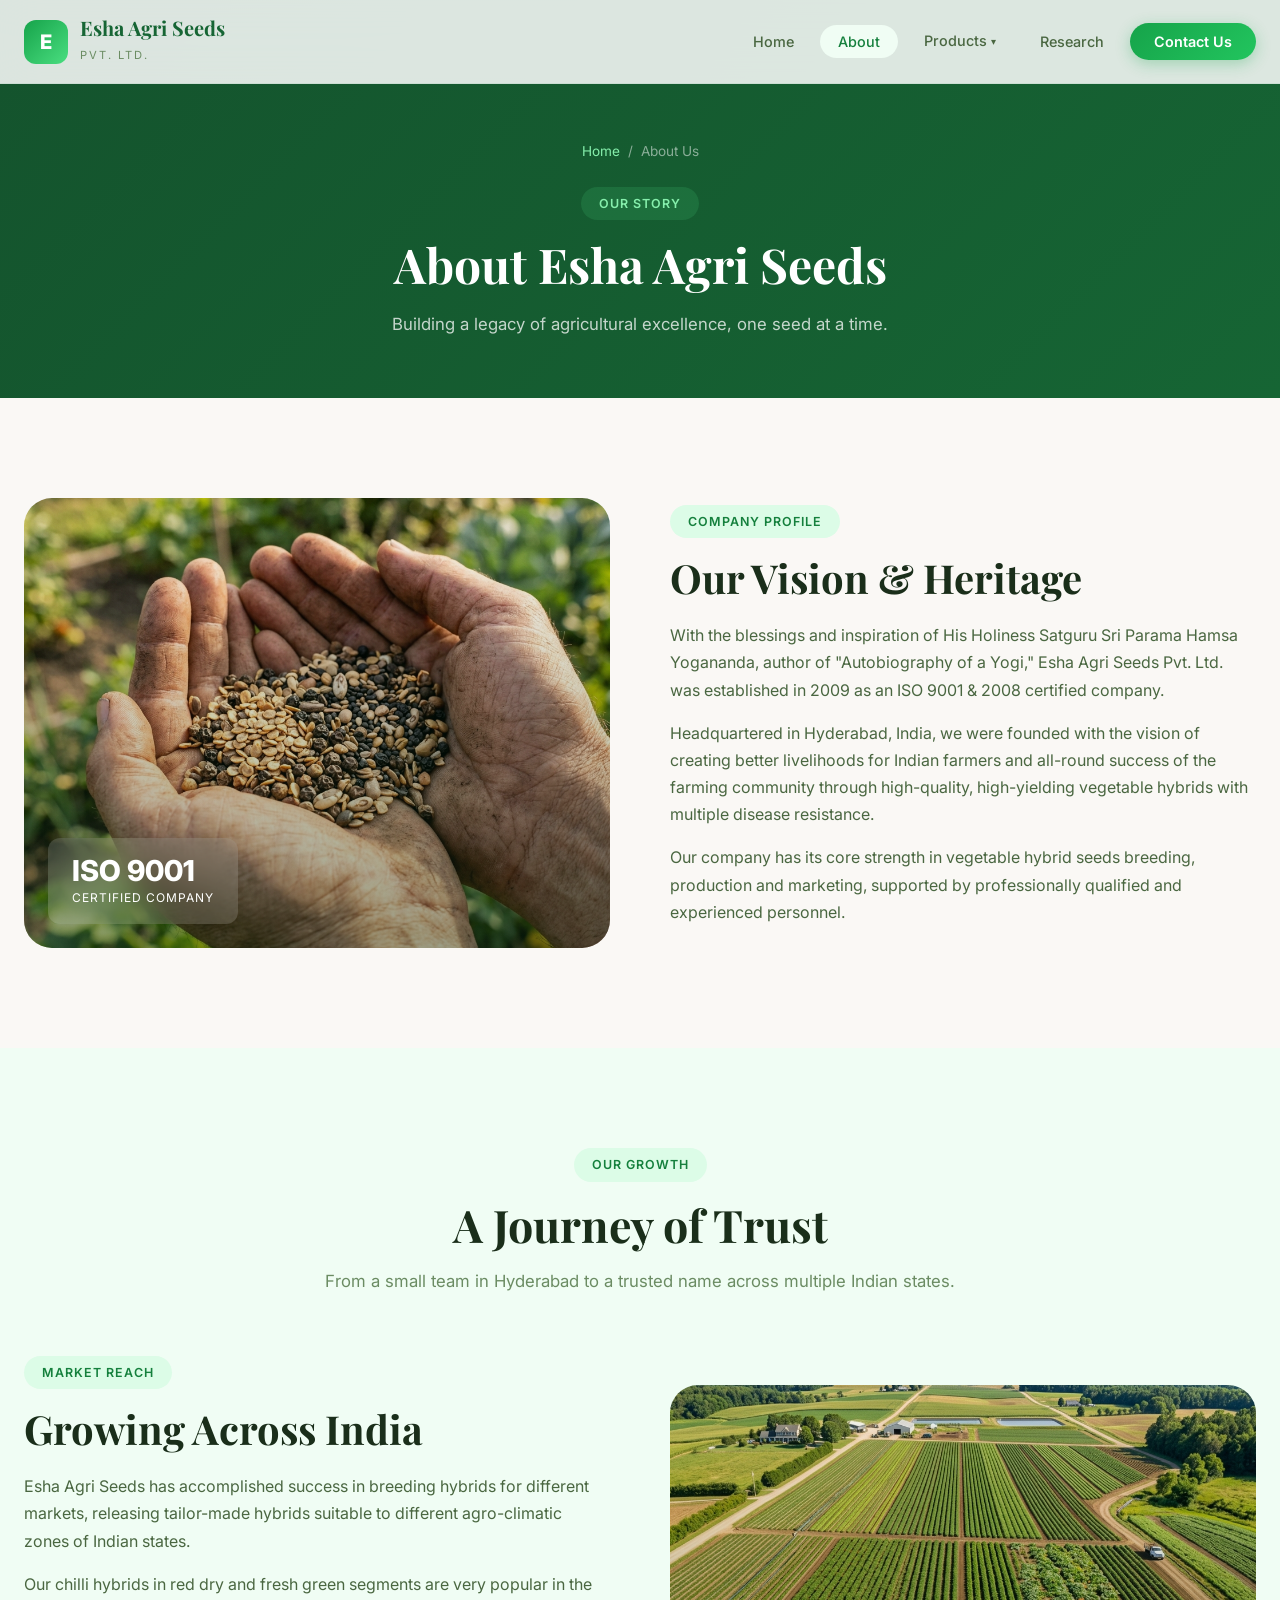
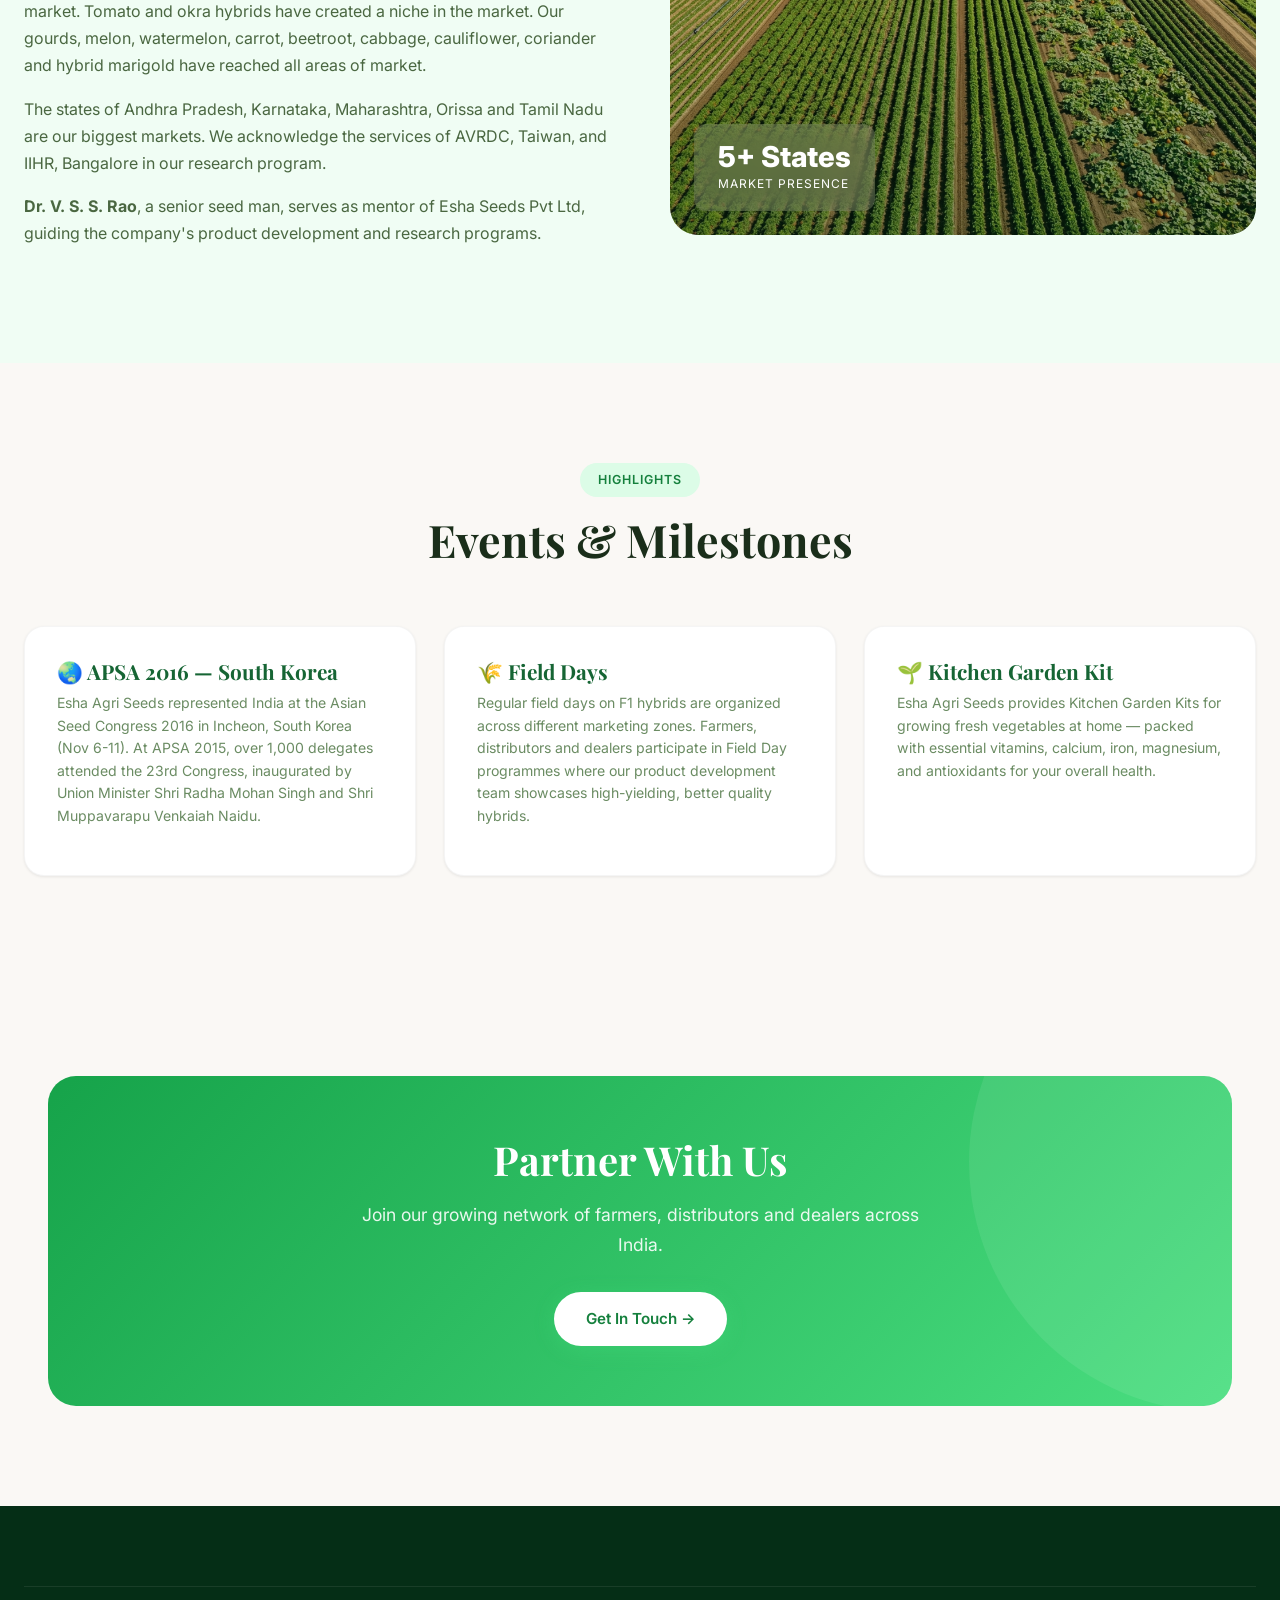
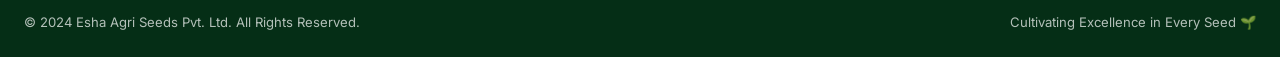
==== about.html @ 0a2693da "Initial commit: Revamped Esha Agri Seeds website with modern design, 5 pages, 22 crop categories, AI" ====
<!DOCTYPE html>
<html lang="en">
<head>
  <meta charset="UTF-8">
  <meta name="viewport" content="width=device-width, initial-scale=1.0">
  <title>About Us | Esha Agri Seeds Pvt Ltd</title>
  <meta name="description" content="Learn about Esha Agri Seeds - ISO 9001 certified company with a vision of creating better livelihoods for Indian farmers since 2009.">
  <link rel="stylesheet" href="styles.css">
</head>
<body>
<header class="site-header" id="site-header">
  <nav class="nav-inner">
    <a href="index.html" class="logo"><div class="logo-icon">E</div><div class="logo-text"><h2>Esha Agri Seeds</h2><span>Pvt. Ltd.</span></div></a>
    <ul class="nav-links" id="navLinks">
      <li><a href="index.html">Home</a></li>
      <li><a href="about.html" class="active">About</a></li>
      <li class="dropdown"><a class="dropdown-toggle">Products</a><div class="dropdown-menu">
        <a href="products.html?crop=tomato">Tomato</a><a href="products.html?crop=chilli">Chilli</a>
        <a href="products.html?crop=watermelon">Watermelon</a><a href="products.html?crop=okra">Okra</a>
        <a href="products.html?crop=capsicum">Capsicum</a><a href="products.html?crop=cabbage">Cabbage</a>
      </div></li>
      <li><a href="research.html">Research</a></li>
      <li><a href="contact.html" class="nav-cta">Contact Us</a></li>
    </ul>
    <button class="mobile-toggle" id="mobileToggle" aria-label="Toggle menu">☰</button>
  </nav>
</header>

<section class="page-hero">
  <div class="container">
    <div class="breadcrumb"><a href="index.html">Home</a> / <span>About Us</span></div>
    <span class="tag">Our Story</span>
    <h1>About Esha Agri Seeds</h1>
    <p>Building a legacy of agricultural excellence, one seed at a time.</p>
  </div>
</section>

<section class="section">
  <div class="container">
    <div class="about-grid reveal">
      <div class="about-img">
        <img src="images/seeds-closeup.png" alt="Seeds closeup">
        <div class="badge-overlay"><h4>ISO 9001</h4><p>Certified Company</p></div>
      </div>
      <div class="about-text">
        <span class="tag">Company Profile</span>
        <h2>Our Vision & Heritage</h2>
        <p>With the blessings and inspiration of His Holiness Satguru Sri Parama Hamsa Yogananda, author of "Autobiography of a Yogi," Esha Agri Seeds Pvt. Ltd. was established in 2009 as an ISO 9001 & 2008 certified company.</p>
        <p>Headquartered in Hyderabad, India, we were founded with the vision of creating better livelihoods for Indian farmers and all-round success of the farming community through high-quality, high-yielding vegetable hybrids with multiple disease resistance.</p>
        <p>Our company has its core strength in vegetable hybrid seeds breeding, production and marketing, supported by professionally qualified and experienced personnel.</p>
      </div>
    </div>
  </div>
</section>

<section class="section" style="background:var(--green-50);">
  <div class="container">
    <div class="section-header reveal">
      <span class="tag">Our Growth</span>
      <h2>A Journey of Trust</h2>
      <p>From a small team in Hyderabad to a trusted name across multiple Indian states.</p>
    </div>
    <div class="about-grid reveal" style="direction:rtl;">
      <div style="direction:ltr;">
        <div class="about-img">
          <img src="images/farm-aerial.png" alt="Esha Agri Seeds operations">
          <div class="badge-overlay"><h4>5+ States</h4><p>Market Presence</p></div>
        </div>
      </div>
      <div class="about-text" style="direction:ltr;">
        <span class="tag">Market Reach</span>
        <h2>Growing Across India</h2>
        <p>Esha Agri Seeds has accomplished success in breeding hybrids for different markets, releasing tailor-made hybrids suitable to different agro-climatic zones of Indian states.</p>
        <p>Our chilli hybrids in red dry and fresh green segments are very popular in the market. Tomato and okra hybrids have created a niche in the market. Our gourds, melon, watermelon, carrot, beetroot, cabbage, cauliflower, coriander and hybrid marigold have reached all areas of market.</p>
        <p>The states of Andhra Pradesh, Karnataka, Maharashtra, Orissa and Tamil Nadu are our biggest markets. We acknowledge the services of AVRDC, Taiwan, and IIHR, Bangalore in our research program.</p>
        <p><strong>Dr. V. S. S. Rao</strong>, a senior seed man, serves as mentor of Esha Seeds Pvt Ltd, guiding the company's product development and research programs.</p>
      </div>
    </div>
  </div>
</section>

<!-- Events & Highlights -->
<section class="section">
  <div class="container">
    <div class="section-header reveal">
      <span class="tag">Highlights</span>
      <h2>Events & Milestones</h2>
    </div>
    <div class="products-grid reveal">
      <div class="product-card">
        <div class="card-body" style="padding:32px;">
          <h3>🌏 APSA 2016 — South Korea</h3>
          <p>Esha Agri Seeds represented India at the Asian Seed Congress 2016 in Incheon, South Korea (Nov 6-11). At APSA 2015, over 1,000 delegates attended the 23rd Congress, inaugurated by Union Minister Shri Radha Mohan Singh and Shri Muppavarapu Venkaiah Naidu.</p>
        </div>
      </div>
      <div class="product-card">
        <div class="card-body" style="padding:32px;">
          <h3>🌾 Field Days</h3>
          <p>Regular field days on F1 hybrids are organized across different marketing zones. Farmers, distributors and dealers participate in Field Day programmes where our product development team showcases high-yielding, better quality hybrids.</p>
        </div>
      </div>
      <div class="product-card">
        <div class="card-body" style="padding:32px;">
          <h3>🌱 Kitchen Garden Kit</h3>
          <p>Esha Agri Seeds provides Kitchen Garden Kits for growing fresh vegetables at home — packed with essential vitamins, calcium, iron, magnesium, and antioxidants for your overall health.</p>
        </div>
      </div>
    </div>
  </div>
</section>

<section class="section">
  <div class="container">
    <div class="cta-banner reveal">
      <h2>Partner With Us</h2>
      <p>Join our growing network of farmers, distributors and dealers across India.</p>
      <a href="contact.html" class="btn btn-primary" style="background:var(--white); color:var(--green-700);">Get In Touch →</a>
    </div>
  </div>
</section>

<footer class="site-footer">
  <div class="container">
    <div class="footer-bottom">
      <p>© 2024 Esha Agri Seeds Pvt. Ltd. All Rights Reserved.</p>
      <p>Cultivating Excellence in Every Seed 🌱</p>
    </div>
  </div>
</footer>

<script>
window.addEventListener('scroll', () => { document.getElementById('site-header').classList.toggle('scrolled', window.scrollY > 50); });
document.getElementById('mobileToggle').addEventListener('click', () => {
  const n = document.getElementById('navLinks'); n.classList.toggle('open');
  document.getElementById('mobileToggle').textContent = n.classList.contains('open') ? '✕' : '☰';
});
const obs = new IntersectionObserver(e => e.forEach(x => { if(x.isIntersecting) x.target.classList.add('visible'); }), {threshold:.1});
document.querySelectorAll('.reveal').forEach(el => obs.observe(el));
</script>
</body>
</html>
---- styles.css ----
@import url('https://fonts.googleapis.com/css2?family=Inter:wght@300;400;500;600;700;800;900&family=Playfair+Display:wght@400;600;700&display=swap');

:root {
  --green-50: #f0fdf4; --green-100: #dcfce7; --green-200: #bbf7d0;
  --green-300: #86efac; --green-400: #4ade80; --green-500: #22c55e;
  --green-600: #16a34a; --green-700: #15803d; --green-800: #166534;
  --green-900: #14532d; --green-950: #052e16;
  --amber-400: #fbbf24; --amber-500: #f59e0b; --amber-600: #d97706;
  --earth-50: #faf8f5; --earth-100: #f5f0e8; --earth-200: #e8dcc8;
  --earth-800: #3d2e1e; --earth-900: #2a1f14;
  --white: #ffffff; --black: #0a0a0a;
  --text-primary: #1a2e1a; --text-secondary: #4a6741; --text-muted: #6b8c63;
  --shadow-sm: 0 1px 3px rgba(0,0,0,.08); --shadow-md: 0 4px 20px rgba(0,0,0,.1);
  --shadow-lg: 0 10px 40px rgba(0,0,0,.12); --shadow-xl: 0 20px 60px rgba(0,0,0,.15);
  --radius-sm: 8px; --radius-md: 12px; --radius-lg: 20px; --radius-xl: 28px;
  --transition: all .3s cubic-bezier(.4,0,.2,1);
}

*, *::before, *::after { margin:0; padding:0; box-sizing:border-box; }

html { scroll-behavior: smooth; }

body {
  font-family: 'Inter', sans-serif; color: var(--text-primary);
  background: var(--earth-50); line-height: 1.7; overflow-x: hidden;
}

h1,h2,h3,h4 { font-family: 'Playfair Display', serif; line-height: 1.2; }

a { text-decoration: none; color: inherit; transition: var(--transition); }

img { max-width: 100%; display: block; }

.container { max-width: 1280px; margin: 0 auto; padding: 0 24px; }

/* ===== HEADER / NAV ===== */
.site-header {
  position: fixed; top: 0; left: 0; right: 0; z-index: 1000;
  background: rgba(255,255,255,.85); backdrop-filter: blur(20px);
  border-bottom: 1px solid rgba(21,128,61,.08);
  transition: var(--transition);
}
.site-header.scrolled { background: rgba(255,255,255,.95); box-shadow: var(--shadow-md); }

.nav-inner {
  display: flex; align-items: center; justify-content: space-between;
  padding: 16px 24px; max-width: 1280px; margin: 0 auto;
}

.logo { display: flex; align-items: center; gap: 12px; }
.logo-icon {
  width: 44px; height: 44px; background: linear-gradient(135deg, var(--green-600), var(--green-400));
  border-radius: 12px; display: flex; align-items: center; justify-content: center;
  font-size: 20px; color: #fff; font-weight: 800;
}
.logo-text h2 { font-family: 'Playfair Display', serif; font-size: 1.25rem; color: var(--green-800); margin: 0; line-height: 1.2; }
.logo-text span { font-size: .7rem; color: var(--text-muted); letter-spacing: 2px; text-transform: uppercase; }

.nav-links { display: flex; align-items: center; gap: 8px; list-style: none; }
.nav-links a {
  padding: 8px 18px; border-radius: 100px; font-size: .9rem; font-weight: 500;
  color: var(--text-secondary); transition: var(--transition);
}
.nav-links a:hover, .nav-links a.active { background: var(--green-50); color: var(--green-700); }

.nav-cta {
  background: linear-gradient(135deg, var(--green-600), var(--green-500)) !important;
  color: #fff !important; padding: 10px 24px !important; font-weight: 600 !important;
  box-shadow: 0 4px 15px rgba(22,163,74,.3);
}
.nav-cta:hover { transform: translateY(-2px); box-shadow: 0 6px 25px rgba(22,163,74,.4) !important; }

/* Dropdown */
.dropdown { position: relative; }
.dropdown-toggle { cursor: pointer; display: flex; align-items: center; gap: 4px; }
.dropdown-toggle::after { content:'▾'; font-size:.7em; transition:var(--transition); }
.dropdown:hover .dropdown-toggle::after { transform:rotate(180deg); }
.dropdown-menu {
  position: absolute; top: 100%; left: 50%; transform: translateX(-50%) translateY(10px);
  background: var(--white); border-radius: var(--radius-md); box-shadow: var(--shadow-lg);
  padding: 12px; min-width: 220px; opacity: 0; visibility: hidden;
  transition: var(--transition); display: grid; grid-template-columns: 1fr 1fr; gap: 2px;
}
.dropdown:hover .dropdown-menu { opacity: 1; visibility: visible; transform: translateX(-50%) translateY(4px); }
.dropdown-menu a {
  padding: 8px 14px !important; border-radius: var(--radius-sm) !important;
  font-size: .82rem !important; white-space: nowrap;
}
.dropdown-menu a:hover { background: var(--green-50) !important; }

.mobile-toggle { display: none; background: none; border: none; font-size: 1.5rem; cursor: pointer; color: var(--green-800); }

/* ===== HERO ===== */
.hero {
  position: relative; min-height: 100vh; display: flex; align-items: center;
  overflow: hidden; padding-top: 80px;
}
.hero-bg {
  position: absolute; inset: 0; z-index: 0;
  background: linear-gradient(135deg, var(--green-950) 0%, var(--green-800) 50%, var(--green-700) 100%);
}
.hero-bg img {
  width: 100%; height: 100%; object-fit: cover; opacity: .25; mix-blend-mode: luminosity;
}
.hero-overlay {
  position: absolute; inset: 0;
  background: linear-gradient(to right, rgba(5,46,22,.92) 0%, rgba(5,46,22,.7) 50%, rgba(5,46,22,.3) 100%);
}
.hero-content { position: relative; z-index: 2; max-width: 650px; padding: 60px 0; }
.hero-badge {
  display: inline-flex; align-items: center; gap: 8px;
  background: rgba(255,255,255,.1); backdrop-filter: blur(10px);
  border: 1px solid rgba(255,255,255,.15); border-radius: 100px;
  padding: 8px 20px; font-size: .8rem; color: var(--green-200); margin-bottom: 28px;
  letter-spacing: 1px; text-transform: uppercase;
}
.hero-badge .dot { width: 8px; height: 8px; border-radius: 50%; background: var(--green-400); animation: pulse 2s infinite; }
@keyframes pulse { 0%,100%{opacity:1;transform:scale(1)} 50%{opacity:.5;transform:scale(1.3)} }

.hero h1 { font-size: 3.8rem; color: var(--white); margin-bottom: 24px; font-weight: 700; }
.hero h1 .accent { color: var(--green-300); }
.hero p { font-size: 1.15rem; color: rgba(255,255,255,.8); margin-bottom: 40px; max-width: 520px; }

.hero-actions { display: flex; gap: 16px; flex-wrap: wrap; }
.btn {
  display: inline-flex; align-items: center; gap: 8px; padding: 14px 32px;
  border-radius: 100px; font-weight: 600; font-size: .95rem;
  transition: var(--transition); cursor: pointer; border: none;
}
.btn-primary {
  background: linear-gradient(135deg, var(--green-500), var(--green-400));
  color: #fff; box-shadow: 0 4px 20px rgba(74,222,128,.3);
}
.btn-primary:hover { transform: translateY(-3px); box-shadow: 0 8px 30px rgba(74,222,128,.4); }
.btn-outline {
  background: transparent; color: #fff;
  border: 2px solid rgba(255,255,255,.3);
}
.btn-outline:hover { background: rgba(255,255,255,.1); border-color: rgba(255,255,255,.5); }

.hero-stats {
  display: flex; gap: 40px; margin-top: 60px; padding-top: 40px;
  border-top: 1px solid rgba(255,255,255,.1);
}
.hero-stats .stat h3 { font-size: 2rem; color: var(--green-300); font-weight: 700; }
.hero-stats .stat p { font-size: .8rem; color: rgba(255,255,255,.6); text-transform: uppercase; letter-spacing: 1px; }

/* Floating Cards */
.hero-float {
  position: absolute; right: 5%; top: 50%; transform: translateY(-50%);
  z-index: 2; display: flex; flex-direction: column; gap: 20px;
}
.float-card {
  background: rgba(255,255,255,.1); backdrop-filter: blur(20px);
  border: 1px solid rgba(255,255,255,.15); border-radius: var(--radius-lg);
  padding: 24px; color: #fff; animation: float 6s ease-in-out infinite;
  max-width: 280px;
}
.float-card:nth-child(2) { animation-delay: -2s; transform: translateX(40px); }
.float-card:nth-child(3) { animation-delay: -4s; }
.float-card .fc-icon { font-size: 2rem; margin-bottom: 12px; }
.float-card h4 { font-family: 'Inter', sans-serif; font-size: .95rem; font-weight: 600; margin-bottom: 4px; }
.float-card p { font-size: .78rem; color: rgba(255,255,255,.7); }
@keyframes float { 0%,100%{transform:translateY(-50%)} 50%{transform:translateY(calc(-50% - 12px))} }

/* ===== SECTIONS ===== */
.section { padding: 100px 0; }
.section-dark { background: linear-gradient(135deg, var(--green-900), var(--green-950)); color: #fff; }
.section-header { text-align: center; max-width: 700px; margin: 0 auto 60px; }
.section-header .tag {
  display: inline-block; background: var(--green-100); color: var(--green-700);
  padding: 6px 18px; border-radius: 100px; font-size: .78rem; font-weight: 600;
  letter-spacing: 1px; text-transform: uppercase; margin-bottom: 16px;
}
.section-dark .section-header .tag { background: rgba(74,222,128,.15); color: var(--green-300); }
.section-header h2 { font-size: 2.8rem; margin-bottom: 16px; }
.section-dark .section-header h2 { color: #fff; }
.section-header p { color: var(--text-muted); font-size: 1.05rem; }
.section-dark .section-header p { color: rgba(255,255,255,.7); }

/* ===== ABOUT ===== */
.about-grid { display: grid; grid-template-columns: 1fr 1fr; gap: 60px; align-items: center; }
.about-img { position: relative; border-radius: var(--radius-xl); overflow: hidden; }
.about-img img { width: 100%; height: 450px; object-fit: cover; }
.about-img::after {
  content: ''; position: absolute; inset: 0;
  background: linear-gradient(to top, rgba(5,46,22,.4), transparent);
}
.about-img .badge-overlay {
  position: absolute; bottom: 24px; left: 24px; z-index: 2;
  background: rgba(255,255,255,.15); backdrop-filter: blur(15px);
  border-radius: var(--radius-md); padding: 16px 24px; color: #fff;
}
.about-img .badge-overlay h4 { font-family: 'Inter', sans-serif; font-size: 1.8rem; font-weight: 800; }
.about-img .badge-overlay p { font-size: .75rem; text-transform: uppercase; letter-spacing: 1px; }

.about-text .tag { display: inline-block; background: var(--green-100); color: var(--green-700); padding: 6px 18px; border-radius: 100px; font-size: .78rem; font-weight: 600; letter-spacing: 1px; text-transform: uppercase; margin-bottom: 16px; }
.about-text h2 { font-size: 2.5rem; margin-bottom: 20px; }
.about-text p { color: var(--text-secondary); margin-bottom: 16px; }
.about-features { display: grid; grid-template-columns: 1fr 1fr; gap: 16px; margin-top: 32px; }
.about-feat {
  display: flex; align-items: flex-start; gap: 12px;
  padding: 16px; background: var(--white); border-radius: var(--radius-md);
  box-shadow: var(--shadow-sm); transition: var(--transition);
}
.about-feat:hover { transform: translateY(-4px); box-shadow: var(--shadow-md); }
.about-feat .icon { width: 40px; height: 40px; border-radius: 10px; background: var(--green-100); display: flex; align-items: center; justify-content: center; font-size: 1.2rem; flex-shrink: 0; }
.about-feat h4 { font-family: 'Inter', sans-serif; font-size: .88rem; font-weight: 600; }
.about-feat p { font-size: .78rem; color: var(--text-muted); }

/* ===== PRODUCTS GRID ===== */
.products-grid { display: grid; grid-template-columns: repeat(auto-fit, minmax(280px, 1fr)); gap: 28px; }
.product-card {
  background: var(--white); border-radius: var(--radius-lg); overflow: hidden;
  box-shadow: var(--shadow-sm); transition: var(--transition);
  border: 1px solid rgba(0,0,0,.04);
}
.product-card:hover { transform: translateY(-8px); box-shadow: var(--shadow-xl); }
.product-card .card-img {
  height: 220px; overflow: hidden; position: relative;
  background: linear-gradient(135deg, var(--green-100), var(--green-50));
}
.product-card .card-img img { width: 100%; height: 100%; object-fit: cover; transition: transform .5s; }
.product-card:hover .card-img img { transform: scale(1.08); }
.product-card .card-img .card-badge {
  position: absolute; top: 16px; right: 16px; background: var(--green-600);
  color: #fff; padding: 4px 14px; border-radius: 100px; font-size: .72rem;
  font-weight: 600; text-transform: uppercase; letter-spacing: .5px;
}
.product-card .card-body { padding: 24px; }
.product-card .card-body h3 { font-size: 1.3rem; margin-bottom: 8px; color: var(--green-800); }
.product-card .card-body p { font-size: .88rem; color: var(--text-muted); margin-bottom: 16px; line-height: 1.6; }
.card-link {
  display: inline-flex; align-items: center; gap: 6px;
  color: var(--green-600); font-weight: 600; font-size: .88rem;
}
.card-link:hover { gap: 12px; color: var(--green-700); }

/* ===== RESEARCH ===== */
.research-grid { display: grid; grid-template-columns: 1fr 1fr; gap: 60px; align-items: center; }
.research-content .tag { display: inline-block; background: rgba(74,222,128,.15); color: var(--green-300); padding: 6px 18px; border-radius: 100px; font-size: .78rem; font-weight: 600; letter-spacing: 1px; text-transform: uppercase; margin-bottom: 16px; }
.research-content h2 { font-size: 2.5rem; margin-bottom: 20px; color: #fff; }
.research-content p { color: rgba(255,255,255,.75); margin-bottom: 24px; }

.research-stats-grid { display: grid; grid-template-columns: 1fr 1fr; gap: 16px; margin-top: 32px; }
.r-stat {
  background: rgba(255,255,255,.06); border: 1px solid rgba(255,255,255,.1);
  border-radius: var(--radius-md); padding: 20px; text-align: center;
  transition: var(--transition);
}
.r-stat:hover { background: rgba(255,255,255,.1); transform: translateY(-4px); }
.r-stat h3 { font-size: 1.8rem; color: var(--green-300); }
.r-stat p { font-size: .78rem; color: rgba(255,255,255,.6); text-transform: uppercase; letter-spacing: 1px; }

.research-img { position: relative; border-radius: var(--radius-xl); overflow: hidden; }
.research-img img { width: 100%; height: 500px; object-fit: cover; border-radius: var(--radius-xl); }

/* ===== CTA BANNER ===== */
.cta-banner {
  background: linear-gradient(135deg, var(--green-600), var(--green-400));
  border-radius: var(--radius-xl); padding: 60px; text-align: center;
  position: relative; overflow: hidden; margin: 0 24px;
}
.cta-banner::before {
  content: ''; position: absolute; top: -50%; right: -20%; width: 500px; height: 500px;
  background: rgba(255,255,255,.08); border-radius: 50%;
}
.cta-banner h2 { font-size: 2.5rem; color: #fff; margin-bottom: 16px; position: relative; z-index: 1; }
.cta-banner p { color: rgba(255,255,255,.9); font-size: 1.1rem; max-width: 600px; margin: 0 auto 32px; position: relative; z-index: 1; }

/* ===== CONTACT ===== */
.contact-grid { display: grid; grid-template-columns: 1fr 1fr; gap: 48px; }
.contact-card {
  background: var(--white); border-radius: var(--radius-lg); padding: 40px;
  box-shadow: var(--shadow-md); border: 1px solid rgba(0,0,0,.04);
}
.contact-card h3 { font-size: 1.5rem; margin-bottom: 24px; }
.contact-item { display: flex; align-items: flex-start; gap: 16px; margin-bottom: 24px; }
.contact-item .ci-icon {
  width: 48px; height: 48px; border-radius: 12px; background: var(--green-100);
  display: flex; align-items: center; justify-content: center; font-size: 1.3rem; flex-shrink: 0;
}
.contact-item h4 { font-family: 'Inter', sans-serif; font-size: .88rem; font-weight: 600; color: var(--green-800); }
.contact-item p { font-size: .85rem; color: var(--text-muted); }

.contact-form .form-group { margin-bottom: 20px; }
.contact-form label { display: block; font-size: .85rem; font-weight: 600; color: var(--text-primary); margin-bottom: 6px; }
.contact-form input, .contact-form textarea {
  width: 100%; padding: 14px 18px; border: 1.5px solid var(--green-200);
  border-radius: var(--radius-sm); font-family: 'Inter', sans-serif; font-size: .9rem;
  transition: var(--transition); background: var(--earth-50);
}
.contact-form input:focus, .contact-form textarea:focus { outline: none; border-color: var(--green-500); box-shadow: 0 0 0 4px rgba(22,163,74,.1); }
.contact-form textarea { min-height: 120px; resize: vertical; }
.btn-submit {
  width: 100%; padding: 16px; background: linear-gradient(135deg, var(--green-600), var(--green-500));
  color: #fff; border: none; border-radius: var(--radius-sm); font-weight: 600;
  font-size: 1rem; cursor: pointer; transition: var(--transition);
}
.btn-submit:hover { transform: translateY(-2px); box-shadow: 0 8px 25px rgba(22,163,74,.3); }

/* ===== FOOTER ===== */
.site-footer {
  background: var(--green-950); color: rgba(255,255,255,.7); padding: 80px 0 0;
}
.footer-grid { display: grid; grid-template-columns: 2fr 1fr 1fr 1fr; gap: 48px; margin-bottom: 60px; }
.footer-brand p { margin-top: 16px; font-size: .88rem; line-height: 1.7; }
.footer-col h4 { color: #fff; font-family: 'Inter', sans-serif; font-size: .88rem; font-weight: 600; text-transform: uppercase; letter-spacing: 1px; margin-bottom: 20px; }
.footer-col ul { list-style: none; }
.footer-col li { margin-bottom: 10px; }
.footer-col a { font-size: .85rem; transition: var(--transition); }
.footer-col a:hover { color: var(--green-300); padding-left: 4px; }
.footer-bottom {
  border-top: 1px solid rgba(255,255,255,.08); padding: 24px 0;
  display: flex; justify-content: space-between; align-items: center; font-size: .82rem;
}

/* ===== PRODUCT DETAIL PAGE ===== */
.page-hero {
  padding: 140px 0 60px; text-align: center;
  background: linear-gradient(135deg, var(--green-900), var(--green-800));
  color: #fff; position: relative;
}
.page-hero .tag { display: inline-block; background: rgba(74,222,128,.15); color: var(--green-300); padding: 6px 18px; border-radius: 100px; font-size: .78rem; font-weight: 600; letter-spacing: 1px; text-transform: uppercase; margin-bottom: 16px; }
.page-hero h1 { font-size: 3rem; margin-bottom: 16px; }
.page-hero p { max-width: 700px; margin: 0 auto; color: rgba(255,255,255,.75); font-size: 1.05rem; }
.breadcrumb { display: flex; gap: 8px; justify-content: center; margin-bottom: 24px; font-size: .85rem; color: rgba(255,255,255,.5); }
.breadcrumb a { color: var(--green-300); }

.varieties-grid { display: grid; grid-template-columns: repeat(auto-fit, minmax(320px, 1fr)); gap: 24px; padding: 80px 0; }
.variety-card {
  background: var(--white); border-radius: var(--radius-lg); padding: 28px;
  box-shadow: var(--shadow-sm); border: 1px solid rgba(0,0,0,.04);
  transition: var(--transition); border-left: 4px solid var(--green-500);
}
.variety-card:hover { transform: translateY(-4px); box-shadow: var(--shadow-lg); }
.variety-card h3 { color: var(--green-700); font-size: 1.15rem; margin-bottom: 12px; font-family: 'Inter', sans-serif; font-weight: 700; }
.variety-card p { font-size: .88rem; color: var(--text-secondary); line-height: 1.7; }
.variety-card .specs { display: flex; flex-wrap: wrap; gap: 8px; margin-top: 14px; }
.spec-tag { background: var(--green-50); color: var(--green-700); padding: 4px 12px; border-radius: 100px; font-size: .72rem; font-weight: 600; }

/* ===== ANIMATIONS ===== */
.reveal { opacity: 0; transform: translateY(30px); transition: all .8s cubic-bezier(.4,0,.2,1); }
.reveal.visible { opacity: 1; transform: translateY(0); }

/* ===== RESPONSIVE ===== */
@media(max-width:1024px) {
  .hero h1 { font-size: 2.8rem; }
  .hero-float { display: none; }
  .about-grid, .research-grid, .contact-grid, .footer-grid { grid-template-columns: 1fr; }
  .footer-grid { gap: 32px; }
}
@media(max-width:768px) {
  .nav-links { display: none; position: fixed; top: 0; left: 0; right: 0; bottom: 0; background: rgba(255,255,255,.98); backdrop-filter: blur(20px); flex-direction: column; justify-content: center; align-items: center; gap: 16px; }
  .nav-links.open { display: flex; }
  .mobile-toggle { display: block; z-index: 1001; }
  .hero h1 { font-size: 2.2rem; }
  .hero-stats { flex-direction: column; gap: 20px; }
  .section-header h2 { font-size: 2rem; }
  .cta-banner { padding: 40px 24px; margin: 0 12px; }
  .cta-banner h2 { font-size: 1.8rem; }
  .products-grid { grid-template-columns: 1fr; }
  .dropdown-menu { position: static; transform: none; box-shadow: none; opacity: 1; visibility: visible; display: none; grid-template-columns: 1fr; }
  .dropdown:hover .dropdown-menu, .dropdown.open .dropdown-menu { display: grid; transform: none; }
  .footer-bottom { flex-direction: column; gap: 8px; text-align: center; }
}
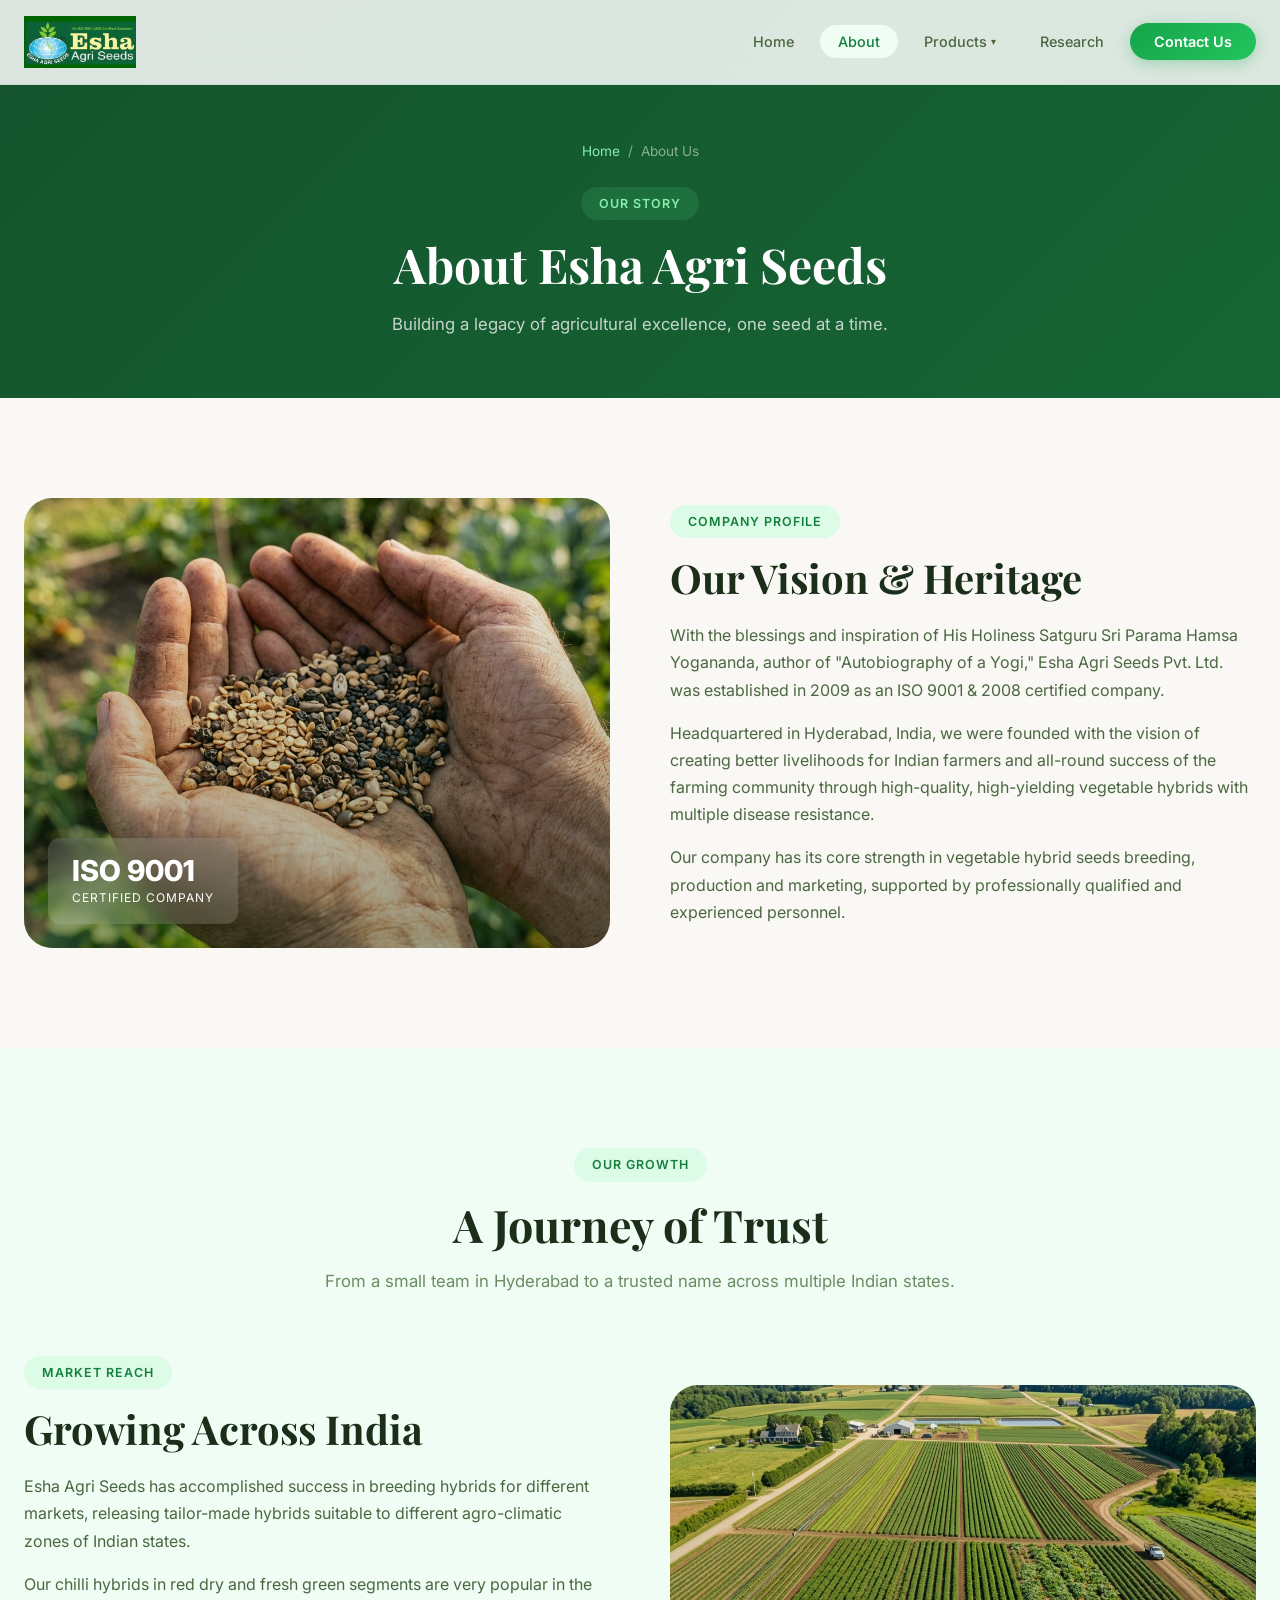
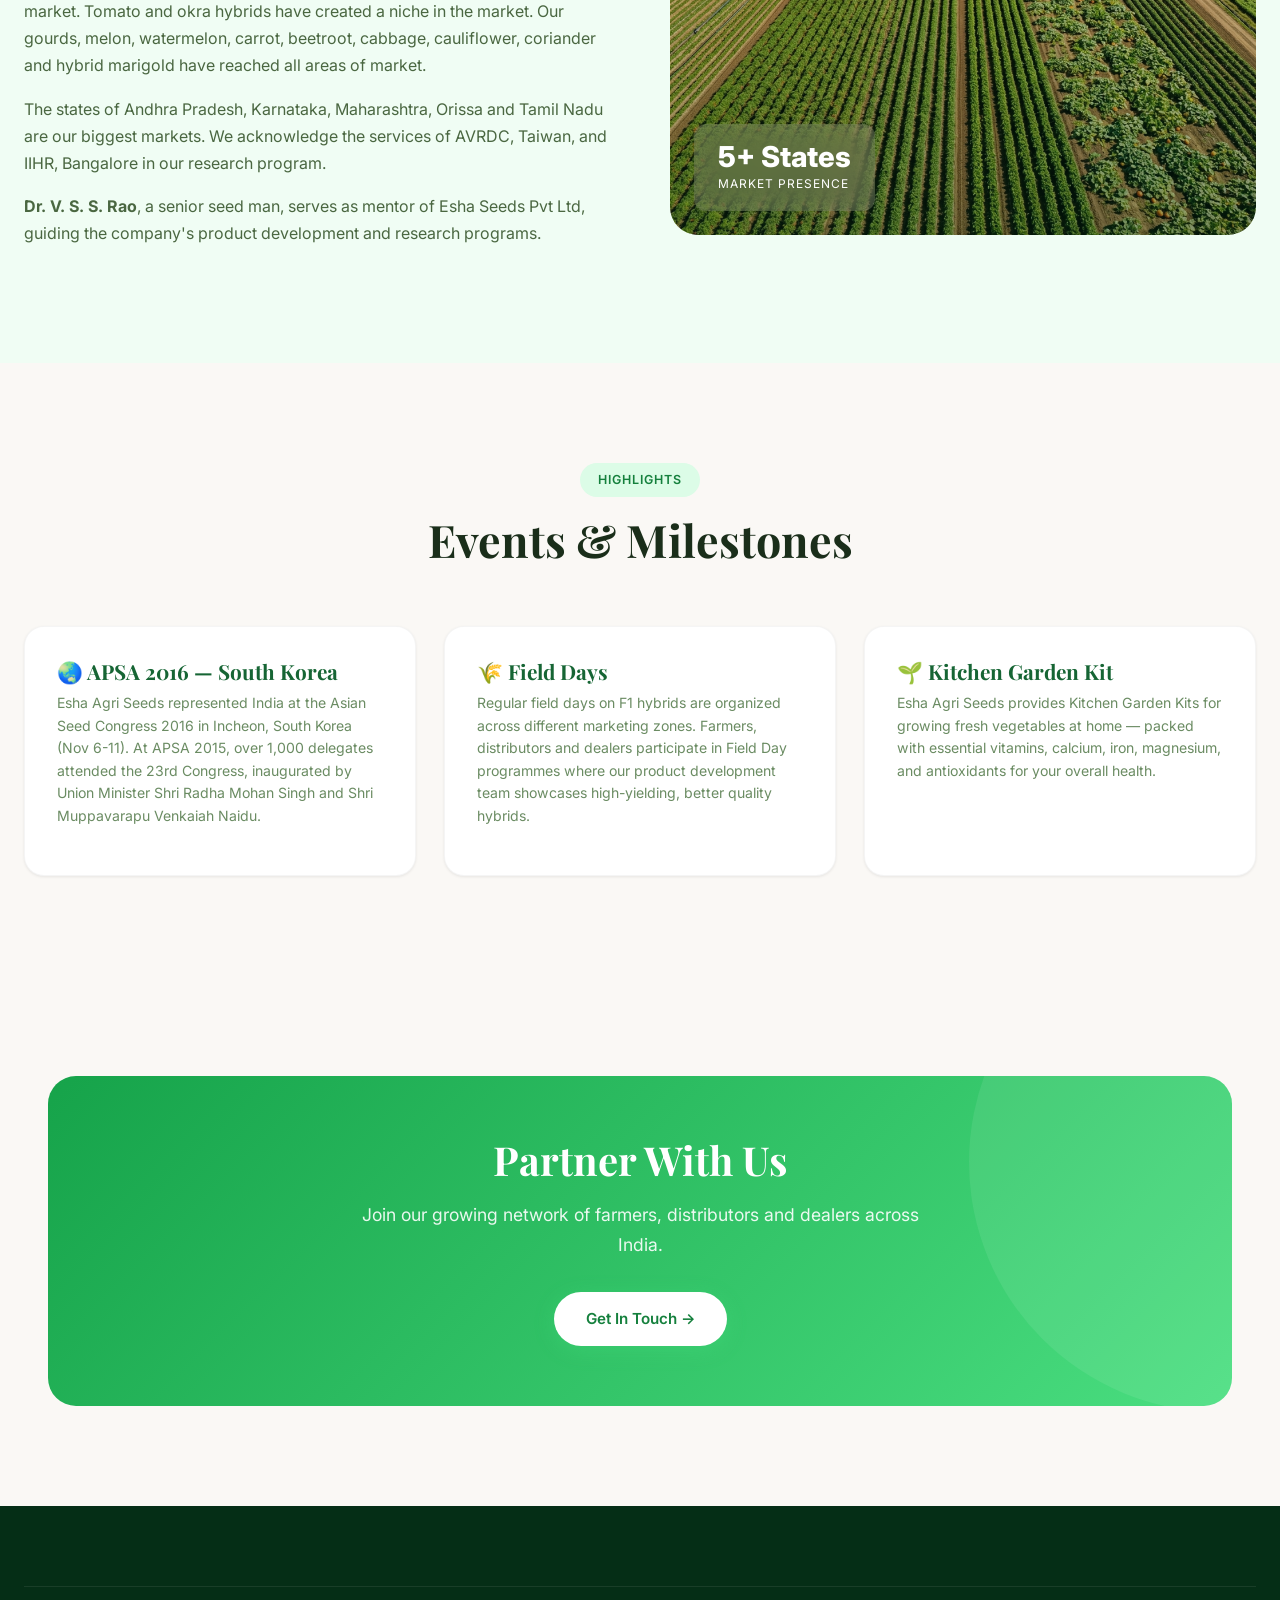
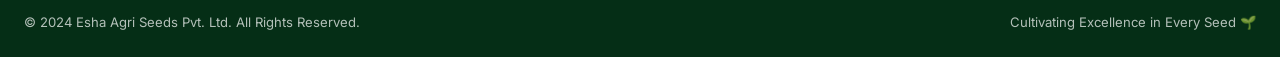
==== commit c6cd08d2: "Use real company logo and fix floating cards being cut off by header" ====
--- a/about.html
+++ b/about.html
@@ -10,7 +10,7 @@
 <body>
 <header class="site-header" id="site-header">
   <nav class="nav-inner">
-    <a href="index.html" class="logo"><div class="logo-icon">E</div><div class="logo-text"><h2>Esha Agri Seeds</h2><span>Pvt. Ltd.</span></div></a>
+    <a href="index.html" class="logo"><img src="images/logo.png" alt="Esha Agri Seeds" class="logo-img"></a>
     <ul class="nav-links" id="navLinks">
       <li><a href="index.html">Home</a></li>
       <li><a href="about.html" class="active">About</a></li>
--- a/styles.css
+++ b/styles.css
@@ -47,11 +47,9 @@
   padding: 16px 24px; max-width: 1280px; margin: 0 auto;
 }
 
-.logo { display: flex; align-items: center; gap: 12px; }
-.logo-icon {
-  width: 44px; height: 44px; background: linear-gradient(135deg, var(--green-600), var(--green-400));
-  border-radius: 12px; display: flex; align-items: center; justify-content: center;
-  font-size: 20px; color: #fff; font-weight: 800;
+.logo { display: flex; align-items: center; gap: 0; }
+.logo-img {
+  height: 52px; width: auto; border-radius: 0;
 }
 .logo-text h2 { font-family: 'Playfair Display', serif; font-size: 1.25rem; color: var(--green-800); margin: 0; line-height: 1.2; }
 .logo-text span { font-size: .7rem; color: var(--text-muted); letter-spacing: 2px; text-transform: uppercase; }
@@ -147,13 +145,14 @@
 
 /* Floating Cards */
 .hero-float {
-  position: absolute; right: 5%; top: 50%; transform: translateY(-50%);
+  position: absolute; right: 5%; top: 50%; transform: translateY(-40%);
   z-index: 2; display: flex; flex-direction: column; gap: 20px;
+  margin-top: 40px;
 }
 .float-card {
   background: rgba(255,255,255,.1); backdrop-filter: blur(20px);
   border: 1px solid rgba(255,255,255,.15); border-radius: var(--radius-lg);
-  padding: 24px; color: #fff; animation: float 6s ease-in-out infinite;
+  padding: 24px; color: #fff; animation: floatCard 6s ease-in-out infinite;
   max-width: 280px;
 }
 .float-card:nth-child(2) { animation-delay: -2s; transform: translateX(40px); }
@@ -161,7 +160,7 @@
 .float-card .fc-icon { font-size: 2rem; margin-bottom: 12px; }
 .float-card h4 { font-family: 'Inter', sans-serif; font-size: .95rem; font-weight: 600; margin-bottom: 4px; }
 .float-card p { font-size: .78rem; color: rgba(255,255,255,.7); }
-@keyframes float { 0%,100%{transform:translateY(-50%)} 50%{transform:translateY(calc(-50% - 12px))} }
+@keyframes floatCard { 0%,100%{transform:translateY(0)} 50%{transform:translateY(-12px)} }
 
 /* ===== SECTIONS ===== */
 .section { padding: 100px 0; }
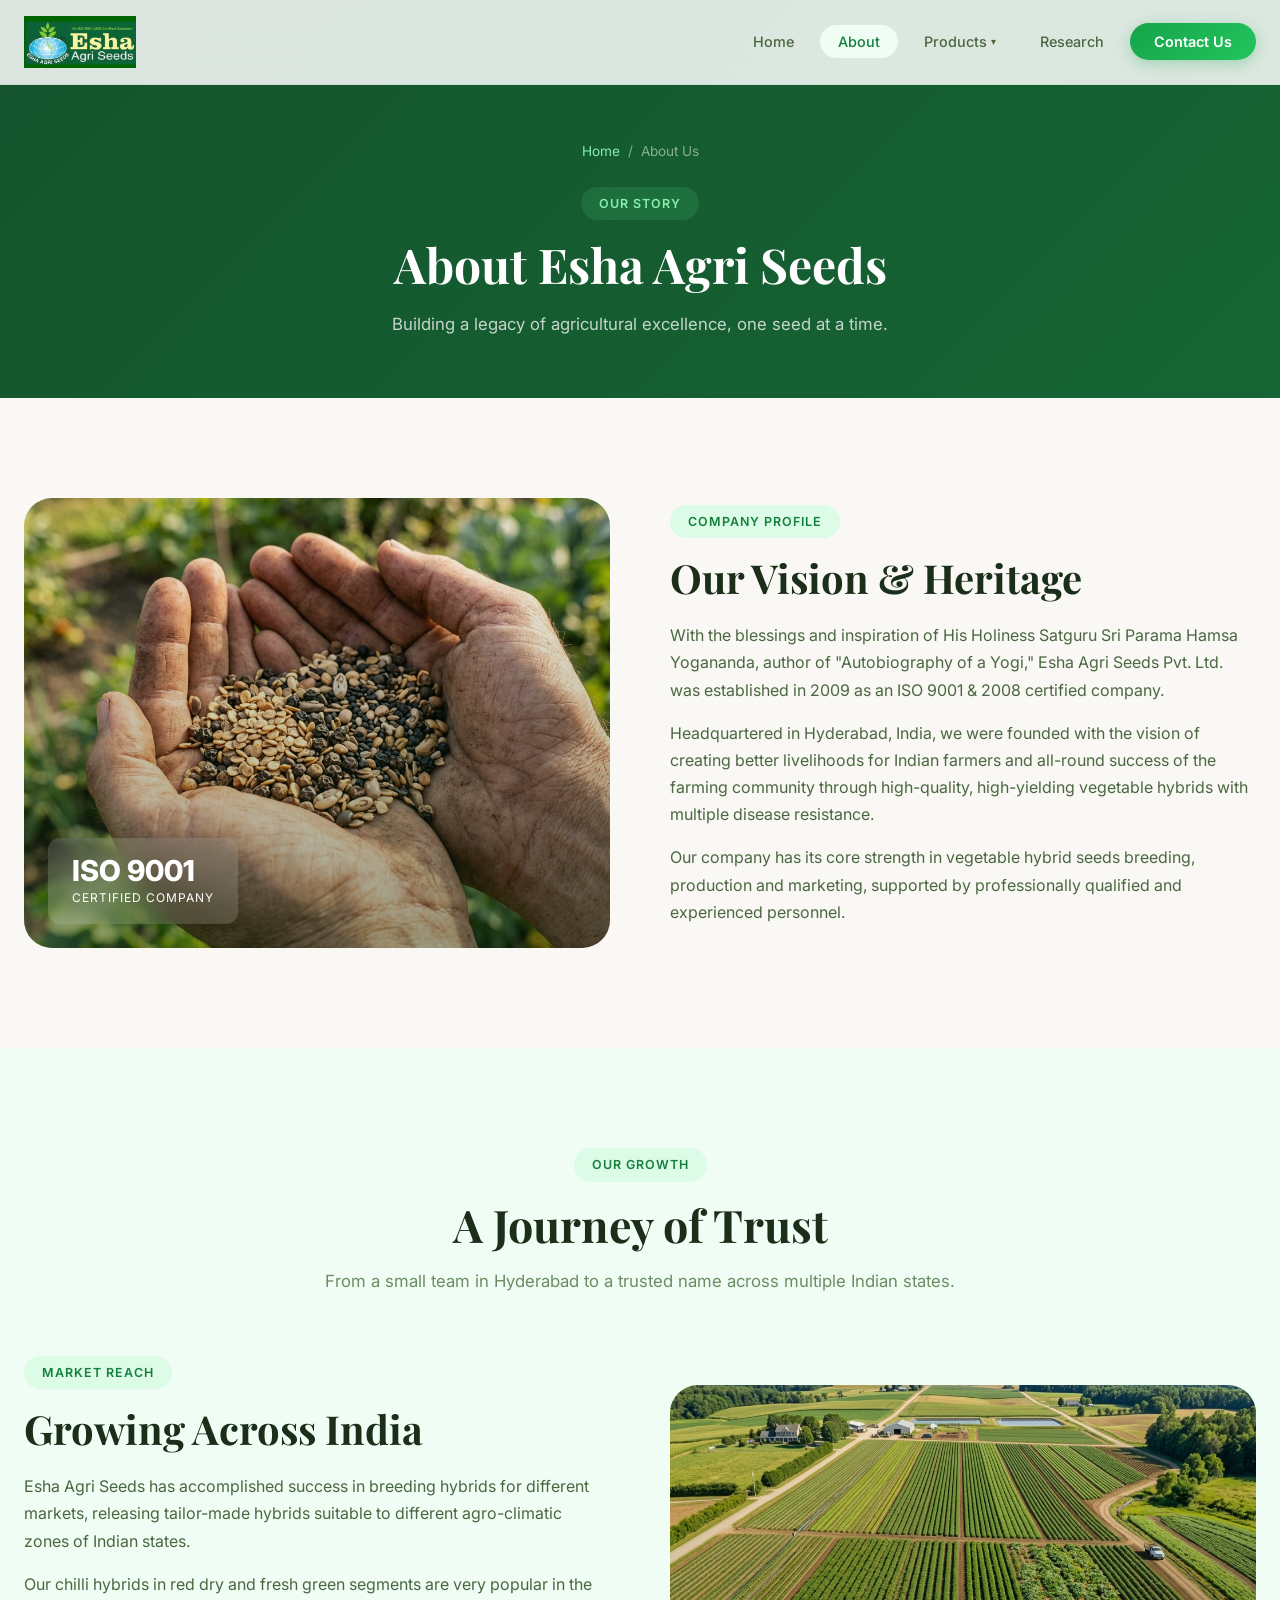
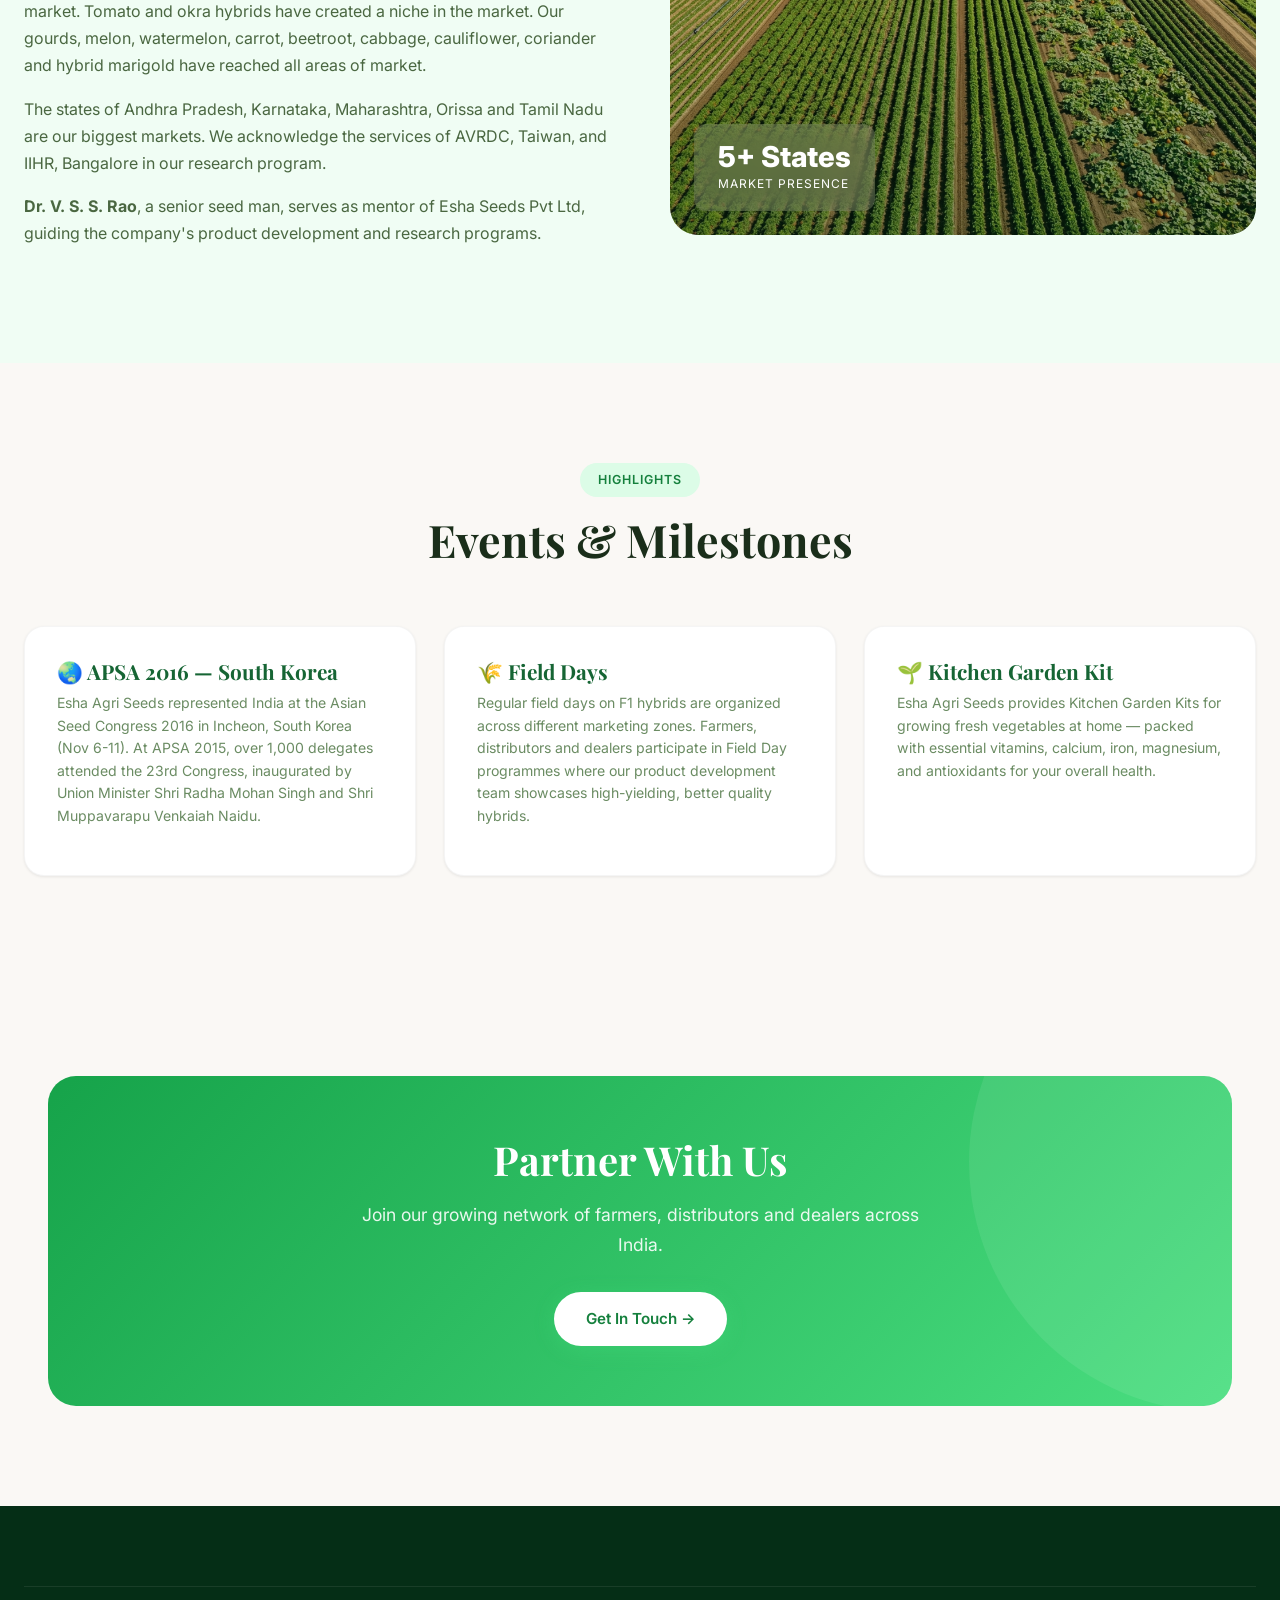
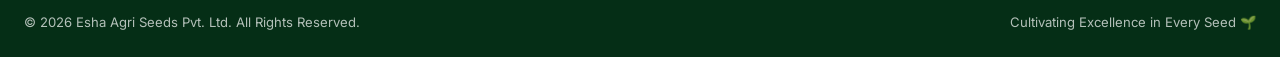
==== commit 9979182b: "Update footer copyright year to 2026" ====
--- a/about.html
+++ b/about.html
@@ -122,7 +122,7 @@
 <footer class="site-footer">
   <div class="container">
     <div class="footer-bottom">
-      <p>© 2024 Esha Agri Seeds Pvt. Ltd. All Rights Reserved.</p>
+      <p>© 2026 Esha Agri Seeds Pvt. Ltd. All Rights Reserved.</p>
       <p>Cultivating Excellence in Every Seed 🌱</p>
     </div>
   </div>
